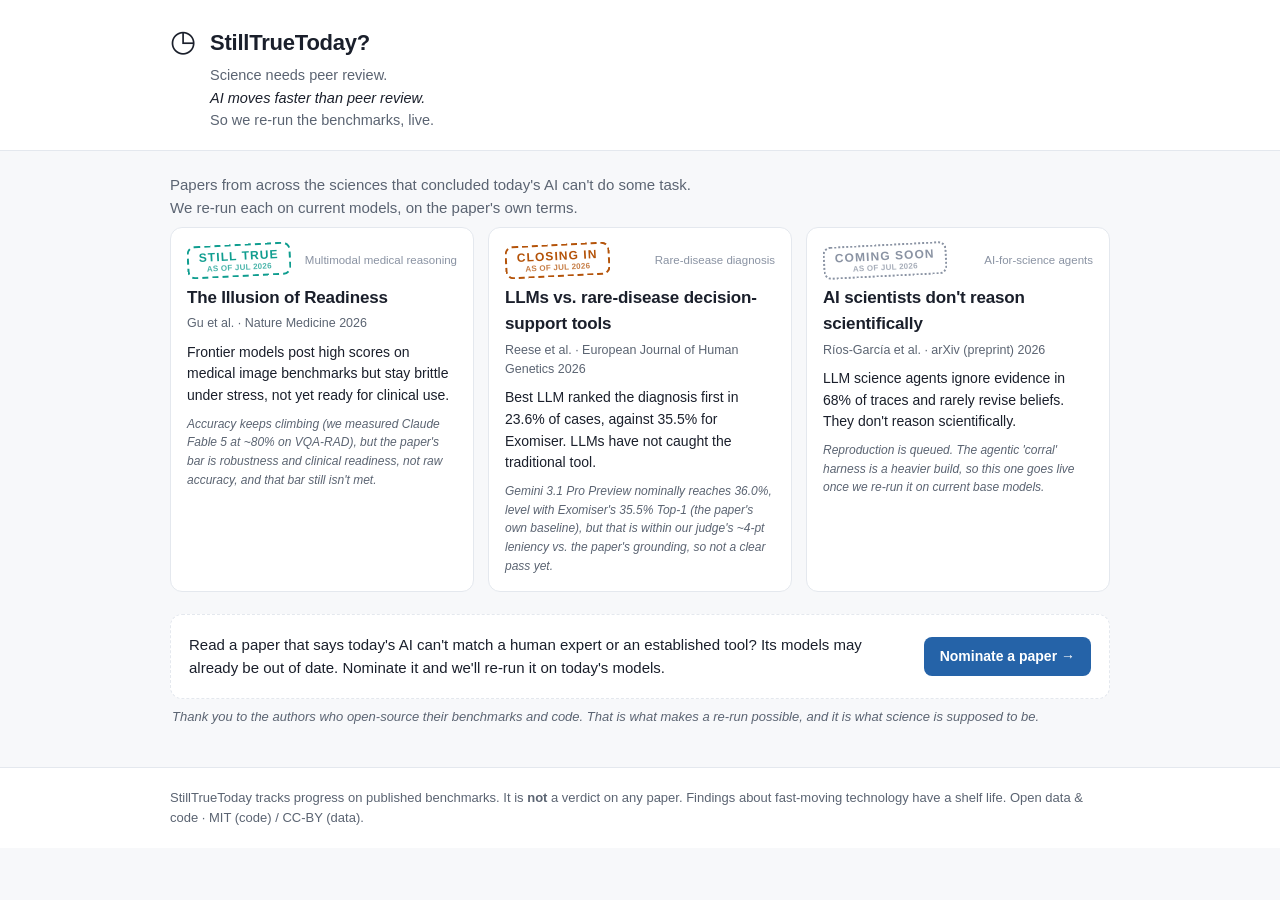
==== index.html @ 5690e4f6 "Initial commit: StillTrueToday v0 Static dashboard that re-runs published AI-for-science benchmarks " ====
<!doctype html>
<html lang="en">
<head>
  <meta charset="utf-8" />
  <meta name="viewport" content="width=device-width, initial-scale=1" />
  <title>StillTrueToday, re-running AI-for-science benchmarks as models improve</title>
  <meta name="description" content="Papers across the sciences say today's AI can't do X. Models keep improving. StillTrueToday re-runs those benchmarks on current models, on the papers' own terms." />
  <link rel="stylesheet" href="assets/style.css?v=8" />
</head>
<body>
  <header class="site">
    <div class="wrap">
      <div class="brand">
        <a class="logo" href="index.html" aria-label="StillTrueToday home">◷</a>
        <div>
          <h1><a href="index.html">StillTrueToday?</a></h1>
          <p class="tag"><span class="s">Science needs peer review.</span> <span class="s"><em>AI moves faster than peer review.</em></span> <span class="s">So we re-run the benchmarks, live.</span></p>
        </div>
      </div>
    </div>
  </header>

  <main id="app" class="wrap">
    <p class="loading">Loading…</p>
  </main>

  <footer class="site">
    <div class="wrap">
      <p>StillTrueToday tracks progress on published benchmarks. It is <strong>not</strong> a verdict
        on any paper. Findings about fast-moving technology have a shelf life.
        Open data &amp; code · MIT (code) / CC-BY (data).</p>
    </div>
  </footer>

  <script src="assets/app.js?v=8"></script>
</body>
</html>
---- assets/style.css ----
:root {
  --bg: #f7f8fa;
  --panel: #ffffff;
  --ink: #1a1f2b;
  --muted: #5b6472;
  --faint: #8a93a3;
  --line: #e4e8ee;
  --accent: #2563a8;
  --accent-soft: #dbeafe;
  --paper: #94a3b8;      /* paper-era / baseline bars */
  --current: #0f9d8f;    /* current-model bars */
  --warn: #b45309;
  --warn-soft: #fef3c7;
  --radius: 12px;
  --maxw: 980px;
}
@media (prefers-color-scheme: dark) {
  :root {
    --bg: #0e1117; --panel: #161b22; --ink: #e6edf3; --muted: #9aa4b2;
    --faint: #6b7482; --line: #262d38; --accent: #58a6ff; --accent-soft: #16324f;
    --paper: #64748b; --current: #2dd4bf; --warn: #f0b429; --warn-soft: #3a2f12;
  }
}
* { box-sizing: border-box; }
html { -webkit-text-size-adjust: 100%; }
body {
  margin: 0; background: var(--bg); color: var(--ink);
  font: 16px/1.55 -apple-system, BlinkMacSystemFont, "Segoe UI", Roboto, Helvetica, Arial, sans-serif;
}
.wrap { max-width: var(--maxw); margin: 0 auto; padding: 0 20px; }
a { color: var(--accent); text-decoration: none; }
a:hover { text-decoration: underline; }

header.site { padding: 26px 0 18px; border-bottom: 1px solid var(--line); background: var(--panel); }
.brand { display: flex; gap: 14px; align-items: flex-start; }
.logo { font-size: 30px; line-height: 1; color: var(--accent); }
h1 { margin: 0; font-size: 22px; letter-spacing: -0.01em; }
.tag { margin: 4px 0 0; color: var(--muted); max-width: 70ch; font-size: 14.5px; text-wrap: balance; }
.tag em { color: var(--ink); font-style: italic; }
.tag .s { display: block; }

footer.site { margin-top: 40px; padding: 20px 0; border-top: 1px solid var(--line); background: var(--panel); }
footer.site p { color: var(--muted); font-size: 13px; margin: 0; }

.loading { color: var(--muted); padding: 40px 0; }

/* paper card */
.paper { margin: 26px 0; }
.paper h2 { font-size: 20px; margin: 0 0 2px; letter-spacing: -0.01em; }
.paper .meta { color: var(--muted); font-size: 13.5px; margin: 0 0 14px; }
.paper .meta a { margin-right: 10px; white-space: nowrap; }

.callout { border: 1px solid var(--line); border-radius: var(--radius); padding: 13px 15px; margin: 12px 0; background: var(--panel); }
.callout .k { font-weight: 650; font-size: 12px; text-transform: uppercase; letter-spacing: 0.05em; color: var(--faint); display: block; margin-bottom: 3px; }
.callout p { margin: 0; font-size: 14px; }
.callout.claim { border-left: 3px solid var(--paper); }
.callout.framing { border-left: 3px solid var(--current); }
.callout.caveat { border-left: 3px solid var(--warn); background: var(--warn-soft); }
.callout.drift { border-left: 3px solid var(--accent); }

.summary { display: flex; flex-wrap: wrap; gap: 10px; margin: 16px 0; }
.stat { flex: 1 1 220px; border: 1px solid var(--line); border-radius: var(--radius); padding: 12px 14px; background: var(--panel); }
.stat .label { font-size: 12px; color: var(--faint); }
.stat .then-now { font-size: 15px; margin-top: 3px; }
.stat .then-now b { font-variant-numeric: tabular-nums; }
.stat .delta { color: var(--current); font-weight: 650; }
.stat .bar-note { color: var(--faint); font-weight: 500; }

/* protocol charts */
.protocol { border: 1px solid var(--line); border-radius: var(--radius); padding: 16px 16px 8px; margin: 16px 0; background: var(--panel); }
.protocol h3 { margin: 0 0 2px; font-size: 16px; }
.protocol .sub { color: var(--muted); font-size: 12.5px; margin: 0 0 6px; }
.protocol .prov { color: var(--faint); font-size: 11.5px; margin: 6px 0 0; }
.by { display: inline-block; font-size: 11.5px; color: var(--faint); background: var(--bg); border: 1px solid var(--line); border-radius: 999px; padding: 1px 9px; margin-bottom: 8px; }

svg { display: block; width: 100%; height: auto; overflow: visible; }
.chartscroll { overflow-x: auto; }
.axis text { fill: var(--muted); font-size: 11px; }
.axis line, .axis path { stroke: var(--line); }
.bar-label { fill: var(--ink); font-size: 11px; font-variant-numeric: tabular-nums; }
.model-label { fill: var(--muted); font-size: 11px; }
.date-label { fill: var(--faint); font-size: 9.5px; }
.refline { stroke: var(--warn); stroke-dasharray: 4 3; }
.refline-label { fill: var(--warn); font-size: 10px; }

.legend { display: flex; gap: 16px; flex-wrap: wrap; margin: 4px 0 10px; font-size: 12px; color: var(--muted); }
.legend span { display: inline-flex; align-items: center; gap: 6px; }
.swatch { width: 12px; height: 12px; border-radius: 3px; display: inline-block; }

/* heatmap */
.heat { border-collapse: collapse; font-size: 12px; width: 100%; }
.heat th { font-weight: 600; color: var(--muted); text-align: center; padding: 5px 6px; font-size: 11.5px; }
.heat th.row { text-align: left; }
.heat td { text-align: center; padding: 7px 6px; color: #10151d; font-variant-numeric: tabular-nums; border: 1px solid var(--panel); }
.heat td.rowh { text-align: left; color: var(--muted); background: var(--panel); font-size: 11.5px; }

/* index / curated list */
.collection { color: var(--muted); font-size: 15px; margin: 22px 0 6px; max-width: 84ch; }
.collection .cl-s { display: block; }
.paper-list { display: grid; gap: 14px; grid-template-columns: repeat(auto-fill, minmax(300px, 1fr)); margin: 8px 0 4px; }
.paper-card { display: block; border: 1px solid var(--line); border-radius: var(--radius); padding: 16px; background: var(--panel); color: inherit; transition: border-color .15s, transform .15s; }
.paper-card:hover { text-decoration: none; border-color: var(--accent); transform: translateY(-2px); }
.card-top { display: flex; justify-content: space-between; align-items: center; gap: 8px; margin-bottom: 8px; }
.paper-card h2 { font-size: 17px; margin: 0 0 3px; letter-spacing: -0.01em; }
.card-meta { color: var(--muted); font-size: 12.5px; margin: 0 0 8px; }
.card-claim { font-size: 14px; margin: 0; color: var(--ink); }
.topic { font-size: 11.5px; color: var(--faint); text-align: right; }
.badge { font-size: 10.5px; font-weight: 700; text-transform: uppercase; letter-spacing: 0.05em; padding: 2px 8px; border-radius: 999px; }
.badge.live { background: #0f9d8f22; color: var(--current); border: 1px solid #0f9d8f55; }
.badge.seeded { background: var(--accent-soft); color: var(--accent); border: 1px solid var(--accent); }
.badge.curated { background: var(--warn-soft); color: var(--warn); border: 1px solid var(--warn); }
/* "Still true?" seal — a dated stamp on the paper's claim, on the paper's own bar */
.seal { display: inline-flex; flex-direction: column; align-items: center; line-height: 1.05;
  border: 2px dashed currentColor; border-radius: 8px; padding: 4px 10px 3px;
  transform: rotate(-3deg); font-weight: 800; text-transform: uppercase; }
.seal-verdict { font-size: 12px; letter-spacing: 0.09em; }
.seal-date { font-size: 8px; letter-spacing: 0.03em; font-weight: 600; opacity: 0.75; margin-top: 1px; }
.seal.still-true { color: var(--current); }
.seal.caught-up { color: var(--accent); }
.seal.closing-in { color: var(--warn); }
.seal.re-testing { color: var(--faint); }
.seal.coming-soon { color: var(--faint); border-style: dotted; }
.card-basis { font-size: 12px; color: var(--muted); margin: 8px 0 0; font-style: italic; }
.seal-banner { display: flex; align-items: center; gap: 14px; margin: 12px 0 4px;
  padding: 10px 14px; border: 1px solid var(--line); border-radius: var(--radius); background: var(--panel); }
.seal-banner .seal { flex: 0 0 auto; }
.seal-basis { margin: 0; font-size: 13.5px; color: var(--muted); }

.submit-cta { margin: 22px 0 4px; padding: 18px; border: 1px dashed var(--line); border-radius: var(--radius);
  background: var(--panel); display: flex; flex-wrap: wrap; align-items: center; gap: 12px; }
.submit-cta p { margin: 0; flex: 1 1 260px; color: var(--ink); font-size: 15px; }
.submit-btn { background: var(--accent); color: #fff; padding: 9px 16px; border-radius: 8px;
  font-weight: 650; font-size: 14px; white-space: nowrap; }
.submit-btn:hover { text-decoration: none; filter: brightness(1.08); }
.cta-hint { font-size: 11px; color: var(--faint); }
.submit-note { margin: 8px 2px 0; font-size: 13px; color: var(--muted); font-style: italic; }

a.back { font-size: 13px; color: var(--muted); }
.brand h1 a, .logo { color: inherit; text-decoration: none; }
.callout.curatednote { border-left: 3px solid var(--warn); background: var(--warn-soft); }

.contributors { margin: 18px 0 4px; }
.contributors h3 { font-size: 14px; margin: 0 0 8px; }
.contributor { border: 1px solid var(--line); border-radius: var(--radius); padding: 10px 13px; margin: 8px 0; background: var(--panel); }
.contributor .name { font-weight: 650; font-size: 14px; }
.contributor .role { color: var(--muted); font-size: 13px; }
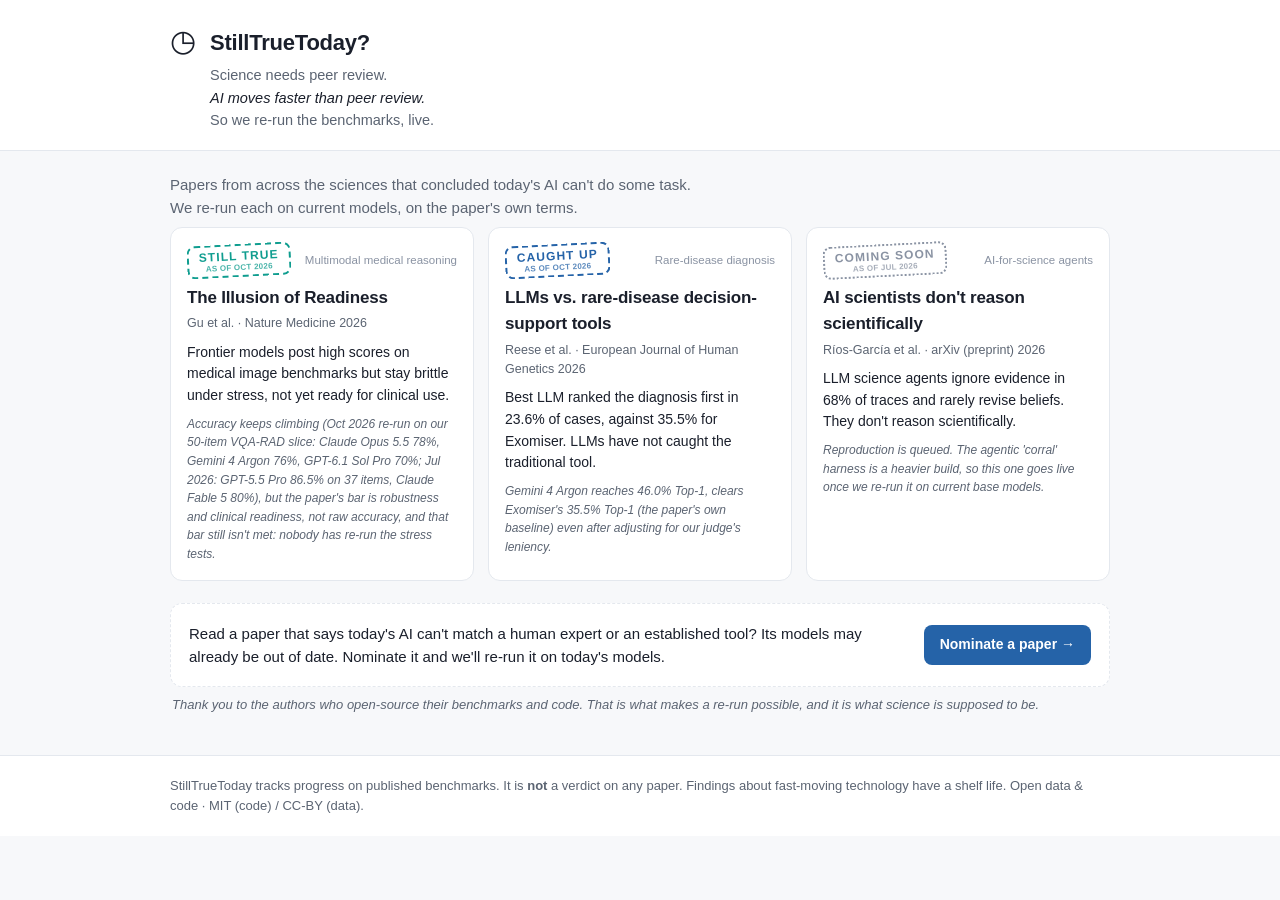
==== commit 64ed8807: "Chart: short reference-line label at the left end (the long one collided with bar labels); provenanc" ====
--- a/index.html
+++ b/index.html
@@ -5,7 +5,7 @@
   <meta name="viewport" content="width=device-width, initial-scale=1" />
   <title>StillTrueToday, re-running AI-for-science benchmarks as models improve</title>
   <meta name="description" content="Papers across the sciences say today's AI can't do X. Models keep improving. StillTrueToday re-runs those benchmarks on current models, on the papers' own terms." />
-  <link rel="stylesheet" href="assets/style.css?v=8" />
+  <link rel="stylesheet" href="assets/style.css?v=9" />
 </head>
 <body>
   <header class="site">
@@ -32,6 +32,6 @@
     </div>
   </footer>
 
-  <script src="assets/app.js?v=8"></script>
+  <script src="assets/app.js?v=9"></script>
 </body>
 </html>
